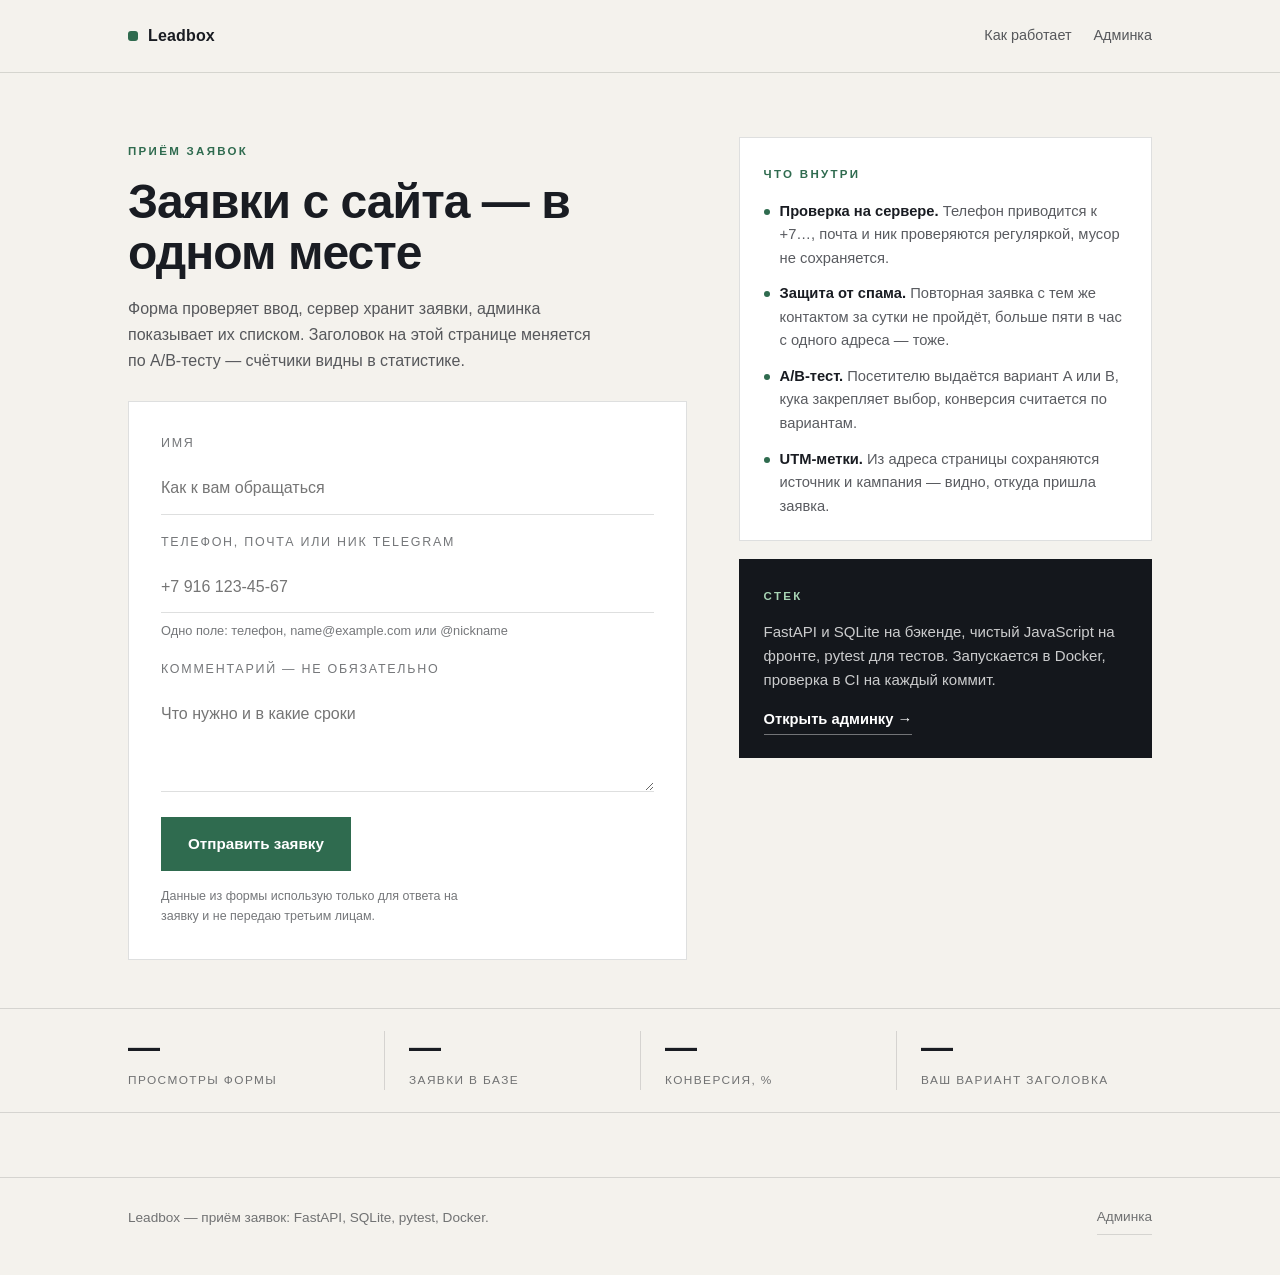
==== app/static/index.html @ 13acff5c "Leadbox: lead form, API, admin, A/B test" ====
<!DOCTYPE html>
<html lang="ru">
<head>
<meta charset="utf-8">
<meta name="viewport" content="width=device-width, initial-scale=1">
<title>Leadbox — приём заявок с сайта</title>
<meta name="description" content="Форма заявки, API, база и админка с A/B-тестом заголовка. FastAPI, SQLite, pytest, Docker.">
<link rel="icon" href="data:image/svg+xml,%3Csvg xmlns='http://www.w3.org/2000/svg' viewBox='0 0 32 32'%3E%3Crect width='32' height='32' rx='7' fill='%23191c22'/%3E%3Ctext x='16' y='22' font-family='Arial' font-size='13' font-weight='bold' fill='%23a8d5b5' text-anchor='middle'%3ELB%3C/text%3E%3C/svg%3E">
<link rel="stylesheet" href="style.css">
</head>
<body>
<a class="skip" href="#form">К форме</a>

<header class="top">
  <div class="wrap top__in">
    <a class="brand" href="/"><i aria-hidden="true"></i>Leadbox</a>
    <nav class="top__nav">
      <a href="#how">Как работает</a>
      <a href="/admin">Админка</a>
    </nav>
  </div>
</header>

<main>
  <section class="hero">
    <div class="wrap hero__grid">
      <div>
        <span class="label">Приём заявок</span>
        <h1 id="headline">Заявки с сайта — в одном месте</h1>
        <p class="lead" id="subline">Форма проверяет ввод, сервер хранит заявки, админка показывает их списком. Заголовок на этой странице меняется по A/B-тесту — счётчики видны в статистике.</p>

        <form id="lead-form" class="card" novalidate>
          <div class="field">
            <label for="name">Имя</label>
            <input id="name" name="name" type="text" autocomplete="name" maxlength="80" placeholder="Как к вам обращаться">
            <p class="field__err" data-for="name" role="alert"></p>
          </div>
          <div class="field">
            <label for="contact">Телефон, почта или ник Telegram</label>
            <input id="contact" name="contact" type="text" autocomplete="tel" maxlength="64" placeholder="+7 916 123-45-67">
            <p class="field__hint">Одно поле: телефон, name@example.com или @nickname</p>
            <p class="field__err" data-for="contact" role="alert"></p>
          </div>
          <div class="field">
            <label for="message">Комментарий <span class="muted">— не обязательно</span></label>
            <textarea id="message" name="message" rows="3" maxlength="600" placeholder="Что нужно и в какие сроки"></textarea>
          </div>
          <button class="btn" type="submit" id="submit">Отправить заявку</button>
          <p class="form__err" id="form-error" role="alert"></p>
          <p class="form__ok" id="form-ok" role="status">Заявка принята. Номер: <b id="lead-id">—</b>. Посмотреть её можно в админке.</p>
          <p class="fineprint">Данные из формы использую только для ответа на заявку и не передаю третьим лицам.</p>
        </form>
      </div>

      <aside class="side" id="how">
        <div class="side__block">
          <span class="label">Что внутри</span>
          <ul class="list">
            <li><b>Проверка на сервере.</b> Телефон приводится к +7…, почта и ник проверяются регуляркой, мусор не сохраняется.</li>
            <li><b>Защита от спама.</b> Повторная заявка с тем же контактом за сутки не пройдёт, больше пяти в час с одного адреса — тоже.</li>
            <li><b>A/B-тест.</b> Посетителю выдаётся вариант A или B, кука закрепляет выбор, конверсия считается по вариантам.</li>
            <li><b>UTM-метки.</b> Из адреса страницы сохраняются источник и кампания — видно, откуда пришла заявка.</li>
          </ul>
        </div>
        <div class="side__block side__block--dark">
          <span class="label">Стек</span>
          <p>FastAPI и SQLite на бэкенде, чистый JavaScript на фронте, pytest для тестов. Запускается в Docker, проверка в CI на каждый коммит.</p>
          <a class="side__link" href="/admin">Открыть админку →</a>
        </div>
      </aside>
    </div>
  </section>

  <section class="band">
    <div class="wrap band__in">
      <div class="stat"><b id="stat-views">—</b><span>просмотры формы</span></div>
      <div class="stat"><b id="stat-leads">—</b><span>заявки в базе</span></div>
      <div class="stat"><b id="stat-conv">—</b><span>конверсия, %</span></div>
      <div class="stat"><b id="stat-variant">—</b><span>ваш вариант заголовка</span></div>
    </div>
  </section>
</main>

<footer class="foot">
  <div class="wrap foot__in">
    <span>Leadbox — приём заявок: FastAPI, SQLite, pytest, Docker.</span>
    <a href="/admin">Админка</a>
  </div>
</footer>

<script src="app.js"></script>
</body>
</html>
---- app/static/style.css ----
:root{
  --bg:#f4f2ed;
  --card:#fff;
  --ink:#191c22;
  --ink-70:rgba(25,28,34,.72);
  --ink-55:rgba(25,28,34,.6);
  --line:rgba(25,28,34,.14);
  --accent:#2f6b4f;
  --accent-soft:#e7f0ea;
  --danger:#a8412a;
  --dark:#14171c;
}
*{box-sizing:border-box}
body{
  margin:0;background:var(--bg);color:var(--ink);
  font:400 16px/1.6 -apple-system,BlinkMacSystemFont,"Segoe UI",Roboto,"Helvetica Neue",Arial,sans-serif;
  -webkit-font-smoothing:antialiased;
}
a{color:inherit}
.wrap{max-width:1120px;margin:0 auto;padding:0 clamp(20px,4vw,48px)}
.skip{position:fixed;left:16px;top:16px;z-index:50;padding:10px 16px;background:var(--dark);color:#fff;
  text-decoration:none;transform:translateY(-240%);transition:transform .2s}
.skip:focus{transform:none}
:focus-visible{outline:2px solid var(--accent);outline-offset:3px}

.top{border-bottom:1px solid var(--line);background:rgba(244,242,237,.92);position:sticky;top:0;z-index:10}
.top__in{display:flex;align-items:center;gap:24px;padding-top:16px;padding-bottom:16px}
.brand{display:flex;align-items:center;gap:10px;font-weight:700;letter-spacing:.01em;text-decoration:none}
.brand i{width:10px;height:10px;border-radius:3px;background:var(--accent)}
.top__nav{margin-left:auto;display:flex;gap:22px}
.top__nav a{font-size:.9rem;text-decoration:none;color:var(--ink-70);padding:8px 0;border-bottom:1px solid transparent}
.top__nav a:hover{color:var(--ink);border-bottom-color:var(--accent)}

.label{display:inline-block;font-size:.72rem;letter-spacing:.2em;text-transform:uppercase;color:var(--accent);font-weight:700}
h1{margin:14px 0 0;font-size:clamp(1.9rem,4.2vw,3rem);line-height:1.06;letter-spacing:-.02em}
.lead{margin:18px 0 0;color:var(--ink-70);max-width:52ch}
.muted{color:var(--ink-55);font-weight:400}

.hero{padding:clamp(36px,5vw,64px) 0 clamp(30px,4vw,48px)}
.hero__grid{display:grid;grid-template-columns:minmax(0,1.15fr) minmax(0,.85fr);gap:clamp(28px,4vw,56px);align-items:start}

.card{background:var(--card);border:1px solid var(--line);padding:clamp(20px,2.6vw,32px);margin-top:28px}
.field{margin-bottom:18px}
label{display:block;font-size:.78rem;letter-spacing:.14em;text-transform:uppercase;color:var(--ink-55);margin-bottom:8px}
input,textarea{
  width:100%;padding:13px 0;font:inherit;background:transparent;color:var(--ink);
  border:0;border-bottom:1px solid var(--line);border-radius:0;transition:border-color .25s,box-shadow .25s;
}
input:focus,textarea:focus{outline:none;border-bottom-color:var(--accent);box-shadow:0 0 0 3px rgba(47,107,79,.16)}
textarea{resize:vertical;min-height:76px}
input.is-error,textarea.is-error{border-bottom-color:var(--danger);box-shadow:0 0 0 2px rgba(168,65,42,.18)}
.field__hint{margin:8px 0 0;font-size:.8rem;color:var(--ink-55)}
.field__err{margin:8px 0 0;font-size:.86rem;color:var(--danger);min-height:0}
.field__err:empty{display:none}

.btn{
  display:inline-flex;align-items:center;justify-content:center;gap:10px;
  padding:14px 26px;border:1px solid var(--accent);background:var(--accent);color:#fff;
  font:inherit;font-weight:600;font-size:.95rem;cursor:pointer;transition:transform .15s,background .2s;
}
.btn:hover{transform:translateY(-1px)}
.btn:disabled{opacity:.6;cursor:progress;transform:none}
.btn--ghost{background:transparent;color:var(--ink);border-color:var(--line)}
.btn--ghost:hover{border-color:var(--ink)}

.form__ok{display:none;margin:16px 0 0;padding:14px 16px;background:var(--accent-soft);border-left:3px solid var(--accent);font-size:.94rem}
.form__ok.is-on{display:block}
.form__err{margin:14px 0 0;font-size:.9rem;color:var(--danger)}
.form__err:empty{display:none}
.fineprint{margin:16px 0 0;font-size:.78rem;color:var(--ink-55);max-width:48ch}

.side{display:grid;gap:18px}
.side__block{border:1px solid var(--line);padding:22px 24px;background:var(--card)}
.side__block--dark{background:var(--dark);color:#fff;border-color:var(--dark)}
.side__block--dark .label{color:#a8d5b5}
.side__block--dark p{color:rgba(255,255,255,.78);margin:12px 0 0;font-size:.94rem}
.list{margin:14px 0 0;padding:0;list-style:none;display:grid;gap:12px}
.list li{font-size:.92rem;color:var(--ink-70);padding-left:16px;position:relative}
.list li::before{content:"";position:absolute;left:0;top:9px;width:6px;height:6px;border-radius:50%;background:var(--accent)}
.list b{color:var(--ink)}
.side__link{display:inline-block;margin-top:16px;color:#fff;font-size:.92rem;font-weight:600;
  text-decoration:none;border-bottom:1px solid rgba(255,255,255,.4);padding-bottom:2px}

.band{border-top:1px solid var(--line);border-bottom:1px solid var(--line)}
.band__in{display:grid;grid-template-columns:repeat(4,1fr);padding:22px clamp(20px,4vw,48px)}
.stat{padding:0 clamp(12px,2vw,24px);border-left:1px solid var(--line)}
.stat:first-child{border-left:0;padding-left:0}
.stat b{display:block;font-size:clamp(1.4rem,2.6vw,2rem);line-height:1;letter-spacing:-.02em}
.stat span{display:block;margin-top:8px;font-size:.74rem;letter-spacing:.12em;text-transform:uppercase;color:var(--ink-55)}

.foot{border-top:1px solid var(--line);margin-top:clamp(40px,5vw,72px);padding:22px 0 40px;font-size:.85rem;color:var(--ink-55)}
.foot__in{display:flex;flex-wrap:wrap;gap:12px 26px;justify-content:space-between;align-items:center}
.foot a{display:inline-block;padding-top:6px;padding-bottom:6px;text-decoration:none;border-bottom:1px solid var(--line)}

/* админка */
.admin{padding:clamp(28px,4vw,48px) 0}
.admin h1{font-size:clamp(1.5rem,3vw,2.2rem)}
.token-row{display:flex;gap:12px;flex-wrap:wrap;margin-top:20px}
.token-row input{flex:1 1 260px;max-width:420px}
.cards{display:grid;grid-template-columns:repeat(4,1fr);gap:0;border:1px solid var(--line);margin-top:28px;background:var(--card)}
.cards .stat{padding:18px 20px}
.table-wrap{margin-top:24px;overflow-x:auto;border:1px solid var(--line);background:var(--card)}
table{width:100%;border-collapse:collapse;font-size:.9rem;min-width:720px}
th,td{text-align:left;padding:12px 14px;border-bottom:1px solid var(--line);vertical-align:top}
th{font-size:.72rem;letter-spacing:.12em;text-transform:uppercase;color:var(--ink-55);font-weight:600}
td .type{display:inline-block;font-size:.72rem;padding:2px 8px;border:1px solid var(--line);border-radius:999px;color:var(--ink-70)}
td .del{border:0;background:none;color:var(--danger);cursor:pointer;font:inherit;font-size:.84rem;padding:6px 4px}
td .del:hover{text-decoration:underline}
.empty{padding:26px;color:var(--ink-55);font-size:.92rem}

@media (max-width:900px){
  .hero__grid{grid-template-columns:1fr}
  .cards{grid-template-columns:1fr 1fr}
  .cards .stat:nth-child(odd){border-left:0;padding-left:20px}
  .band__in{grid-template-columns:1fr 1fr;gap:18px 0}
  .stat:nth-child(3){border-left:0;padding-left:0}
}
@media (max-width:600px){
  .band__in{grid-template-columns:1fr}
  .stat{border-left:0;padding-left:0;border-top:1px solid var(--line);padding-top:16px}
  .stat:first-child{border-top:0;padding-top:0}
  .cards{grid-template-columns:1fr}
  .cards .stat{border-left:0}
  .top__nav a{padding-top:12px;padding-bottom:12px}
  .btn{width:100%}
  .token-row .btn{width:auto}
}
@media (prefers-reduced-motion:reduce){
  .btn:hover{transform:none}
  .skip{transition:none}
}
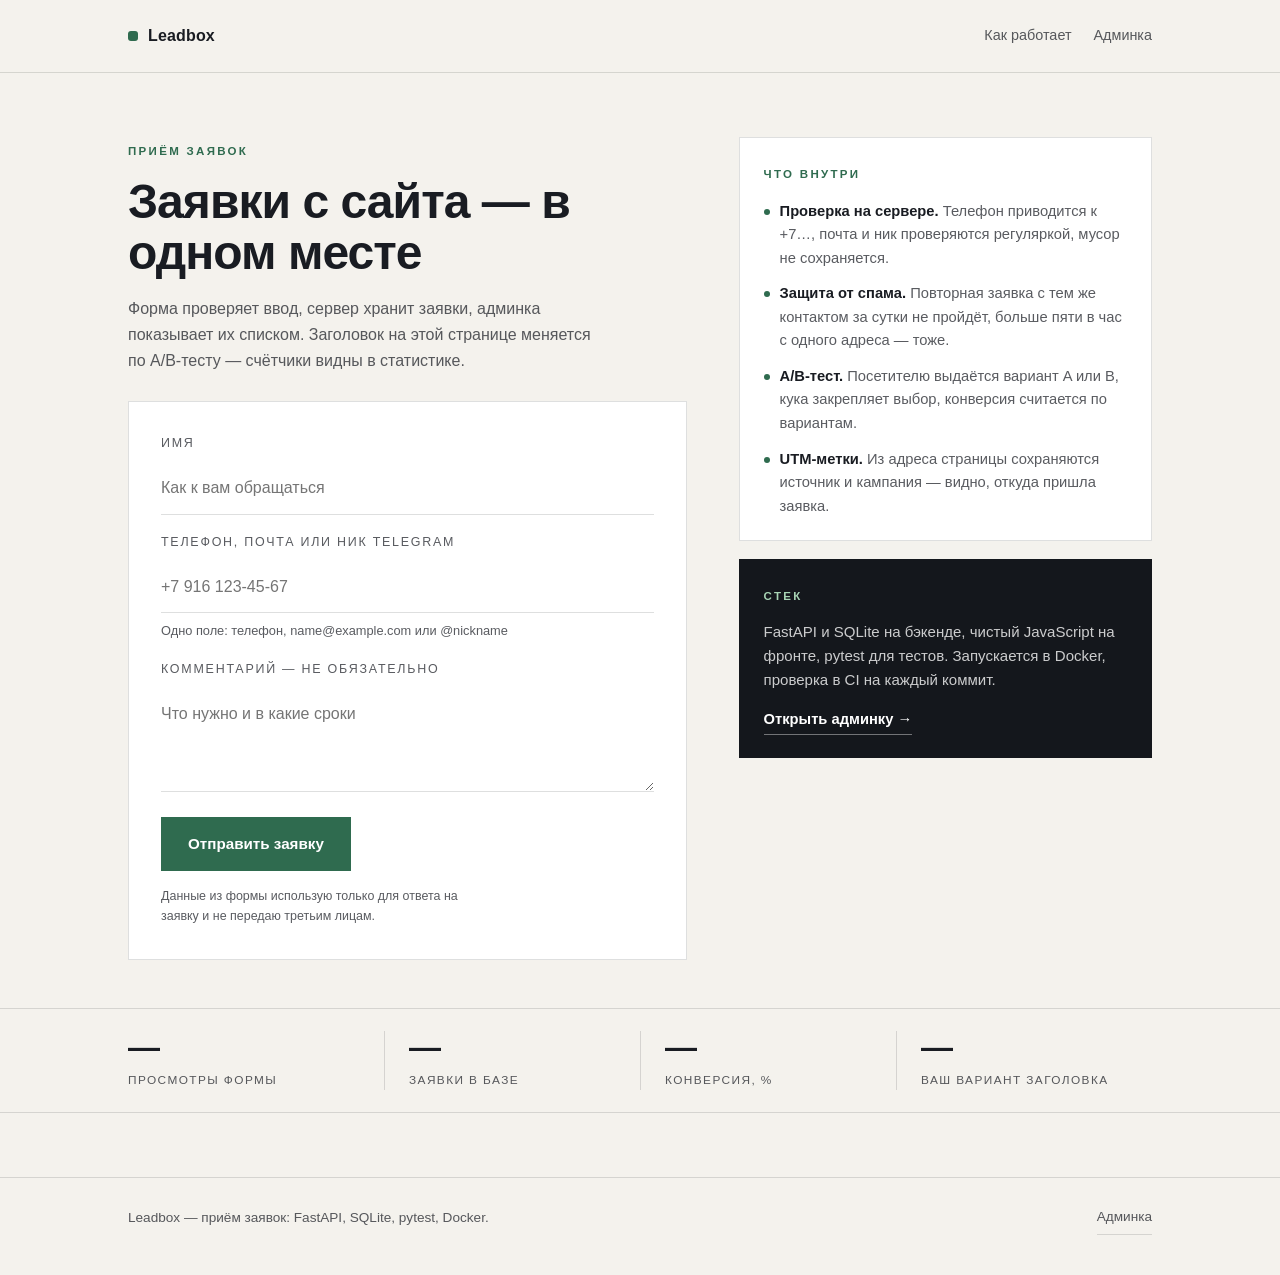
==== commit f78b9ac6: "Accessibility: axe-core 0 violations on form and admin; a11y check in CI" ====
--- a/app/static/index.html
+++ b/app/static/index.html
@@ -9,7 +9,7 @@
 <link rel="stylesheet" href="style.css">
 </head>
 <body>
-<a class="skip" href="#form">К форме</a>
+<a class="skip" href="#main">К содержанию</a>
 
 <header class="top">
   <div class="wrap top__in">
@@ -21,7 +21,7 @@
   </div>
 </header>
 
-<main>
+<main id="main" tabindex="-1">
   <section class="hero">
     <div class="wrap hero__grid">
       <div>
@@ -52,7 +52,7 @@
         </form>
       </div>
 
-      <aside class="side" id="how">
+      <div class="side" id="how" role="region" aria-label="Как работает форма">
         <div class="side__block">
           <span class="label">Что внутри</span>
           <ul class="list">
@@ -67,7 +67,7 @@
           <p>FastAPI и SQLite на бэкенде, чистый JavaScript на фронте, pytest для тестов. Запускается в Docker, проверка в CI на каждый коммит.</p>
           <a class="side__link" href="/admin">Открыть админку →</a>
         </div>
-      </aside>
+      </div>
     </div>
   </section>
 
--- a/app/static/style.css
+++ b/app/static/style.css
@@ -3,7 +3,7 @@
   --card:#fff;
   --ink:#191c22;
   --ink-70:rgba(25,28,34,.72);
-  --ink-55:rgba(25,28,34,.6);
+  --ink-55:rgba(25,28,34,.72);
   --line:rgba(25,28,34,.14);
   --accent:#2f6b4f;
   --accent-soft:#e7f0ea;
